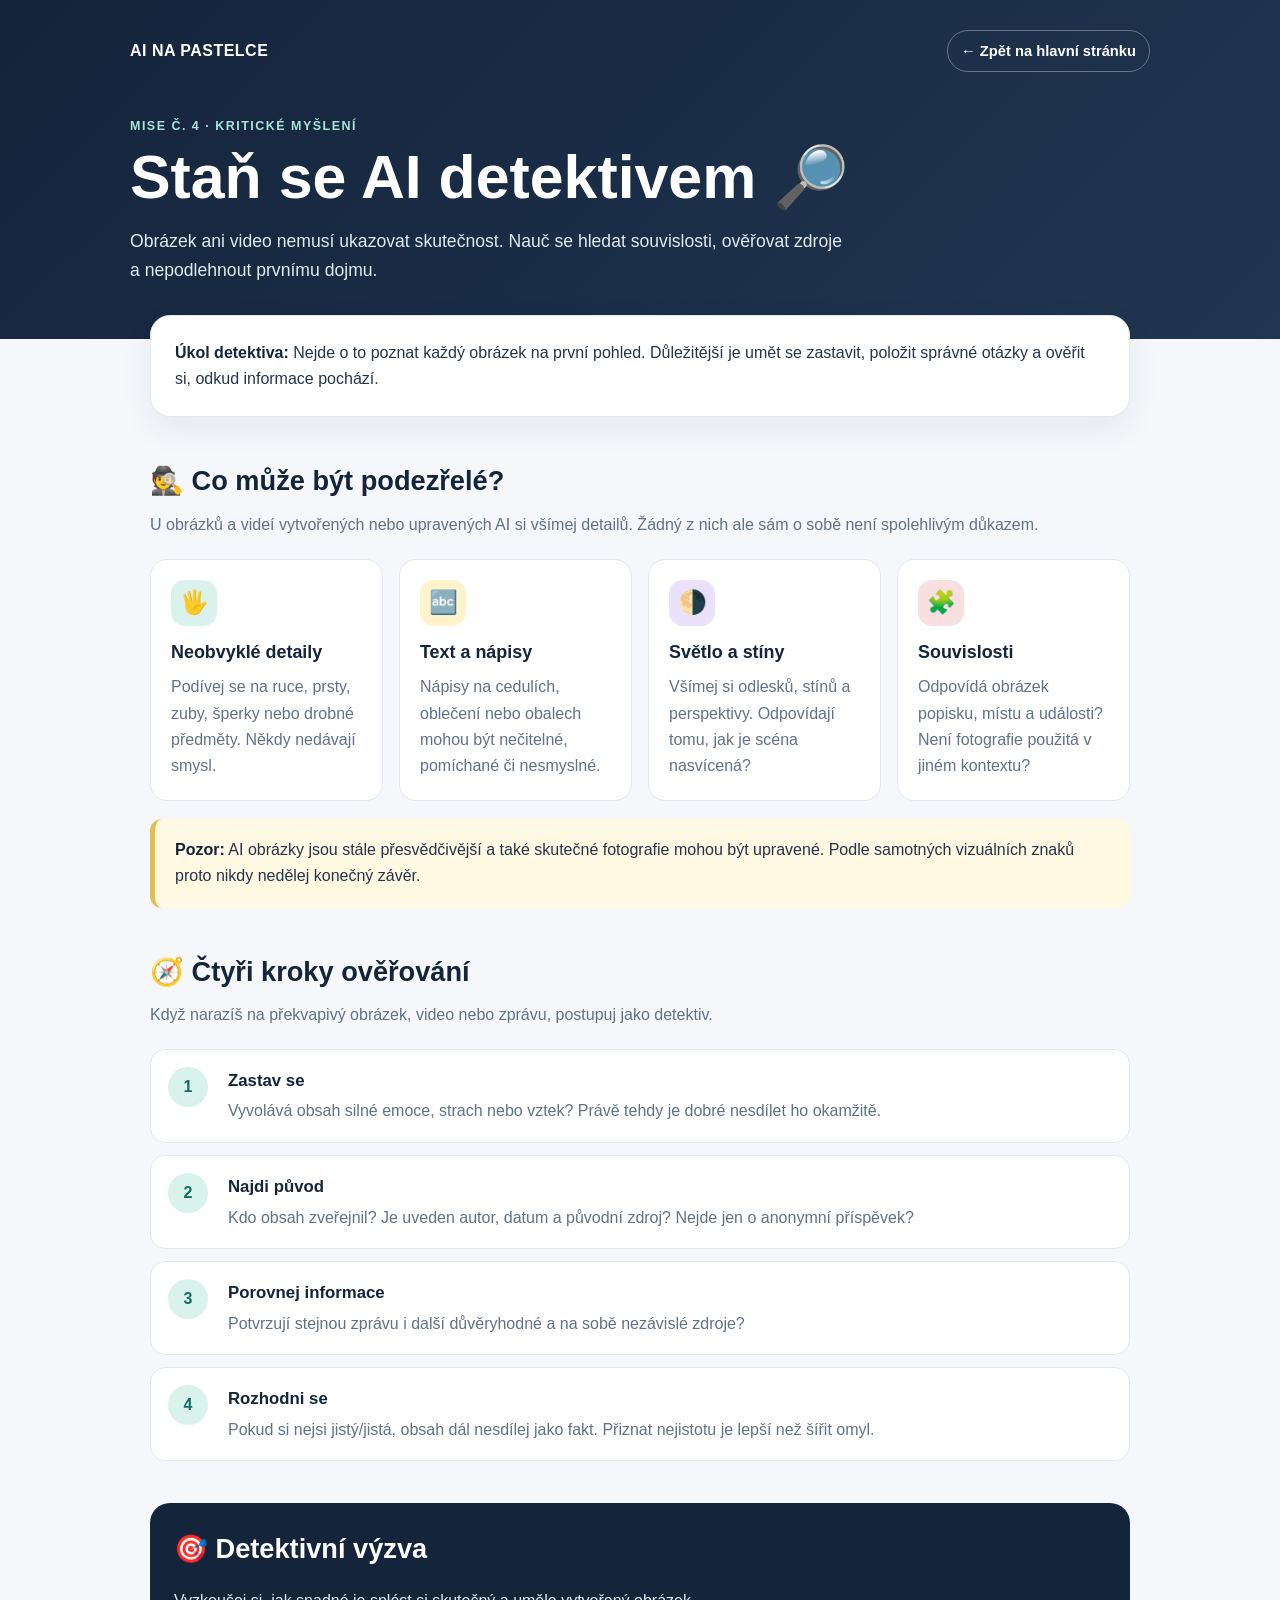
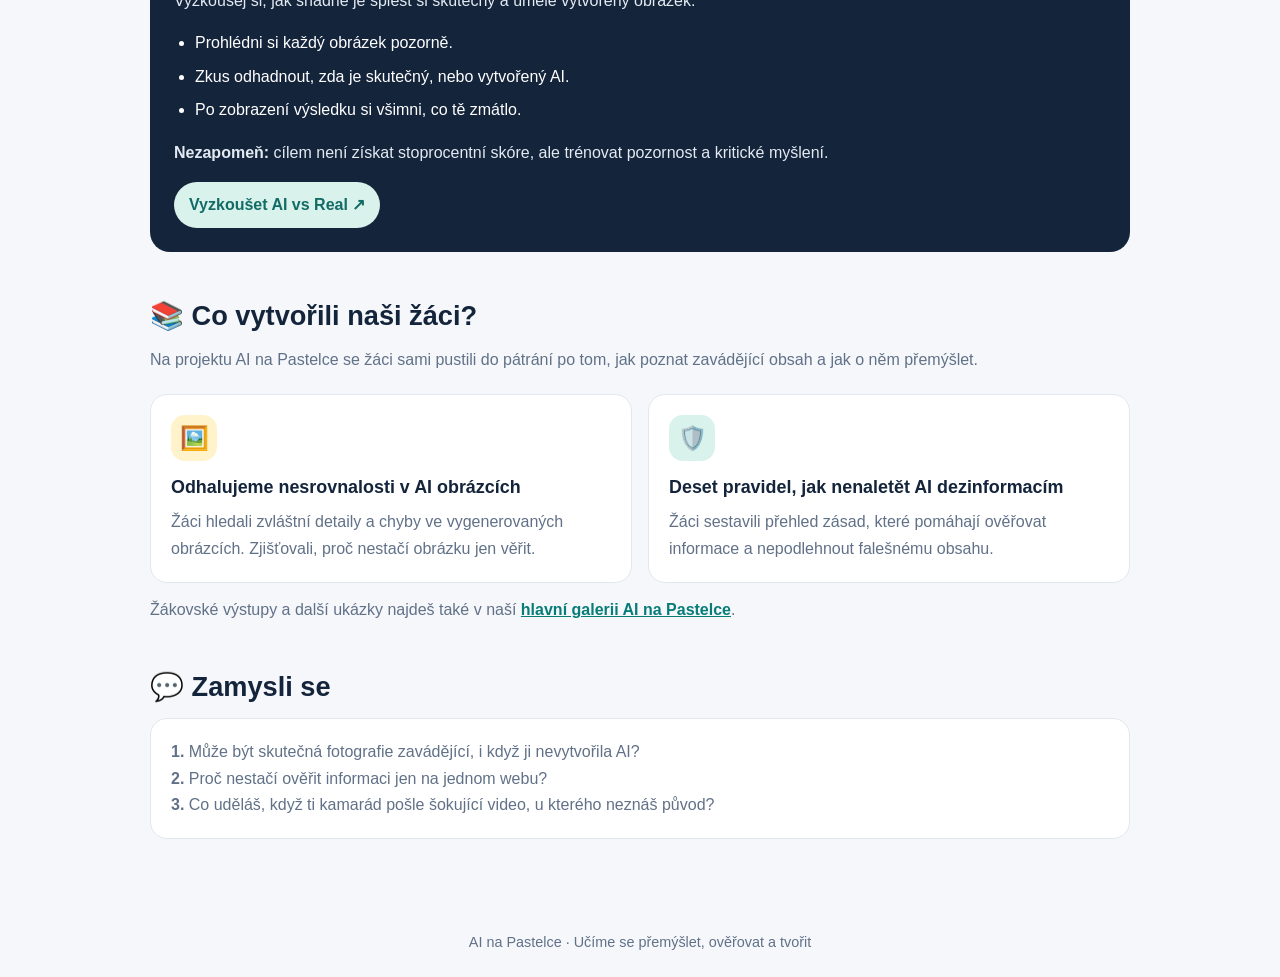
==== ai-detektiv.html @ d0d2478a "Add files via upload" ====
<!doctype html>
<html lang="cs">
<head>
  <meta charset="utf-8">
  <meta name="viewport" content="width=device-width, initial-scale=1">
  <meta name="description" content="Staň se AI detektivem. Uč se ověřovat obrázky, videa a informace vytvořené umělou inteligencí.">
  <title>AI detektiv – AI na Pastelce</title>
  <style>
    :root{--navy:#14243b;--navy2:#203651;--ink:#243449;--muted:#617187;--paper:#f5f7fb;--white:#fff;--mint:#d9f3ec;--teal:#168b83;--gold:#f4d77c;--rose:#f8dfe2;--line:#e2e8f0;--lilac:#e9e2fa}
    *{box-sizing:border-box}html{scroll-behavior:smooth}body{margin:0;background:var(--paper);color:var(--ink);font-family:Arial,Helvetica,sans-serif;line-height:1.65}
    a{color:#087d78;font-weight:700}a:focus,button:focus{outline:3px solid #e5b83e;outline-offset:3px}
    .hero{background:linear-gradient(135deg,var(--navy),var(--navy2));color:#fff;padding:30px 20px 54px}
    .wrap{max-width:1020px;margin:0 auto}.top{display:flex;justify-content:space-between;align-items:center;gap:16px;flex-wrap:wrap}.brand{font-weight:800;letter-spacing:.03em;color:#fff;text-decoration:none}.back{color:#fff;text-decoration:none;border:1px solid #ffffff55;padding:8px 13px;border-radius:999px;font-size:.92rem}
    .eyebrow{margin:44px 0 8px;color:#a8e5d7;text-transform:uppercase;letter-spacing:.12em;font-size:.78rem;font-weight:800}.hero h1{font-size:clamp(2.2rem,6vw,3.8rem);line-height:1.08;margin:0 0 16px;max-width:760px}.hero p{font-size:1.1rem;max-width:720px;color:#e3eaf2;margin:0}
    main{padding:34px 20px 70px}.intro{background:#fff;border:1px solid var(--line);border-radius:20px;padding:24px;margin-top:-58px;box-shadow:0 12px 32px #14243b12}.intro strong{color:var(--navy)}
    .section{margin-top:42px}.section h2{font-size:1.7rem;color:var(--navy);margin:0 0 8px}.lead{color:var(--muted);margin:0 0 20px}
    .grid{display:grid;grid-template-columns:repeat(auto-fit,minmax(230px,1fr));gap:16px}.card{background:#fff;border:1px solid var(--line);border-radius:17px;padding:20px}.icon{width:46px;height:46px;display:grid;place-items:center;border-radius:14px;font-size:1.45rem;margin-bottom:12px}.mint{background:var(--mint)}.gold{background:#fff3cc}.lilac{background:var(--lilac)}.rose{background:var(--rose)}.card h3{margin:0 0 7px;color:var(--navy);font-size:1.12rem}.card p{margin:0;color:var(--muted)}
    .steps{counter-reset:step;display:grid;gap:12px}.step{display:grid;grid-template-columns:46px 1fr;gap:14px;align-items:start;background:#fff;border:1px solid var(--line);border-radius:15px;padding:17px}.num{width:40px;height:40px;border-radius:50%;background:var(--mint);color:#126c65;font-weight:800;display:grid;place-items:center}.step h3{margin:0 0 4px;color:var(--navy);font-size:1.05rem}.step p{margin:0;color:var(--muted)}
    .callout{background:#fff8e3;border-left:5px solid #e5bd4f;border-radius:12px;padding:18px 20px;margin-top:18px}.callout strong{color:var(--navy)}
    .challenge{background:var(--navy);color:#fff;border-radius:20px;padding:24px}.challenge h2{color:#fff;margin-top:0}.challenge p{color:#e3eaf2}.challenge ul{padding-left:21px}.challenge li{margin:7px 0}
    .resource{display:flex;justify-content:space-between;gap:16px;align-items:center;flex-wrap:wrap;background:#fff;border:1px solid var(--line);border-radius:15px;padding:18px}.resource p{margin:3px 0 0;color:var(--muted)}.pill{display:inline-block;background:var(--mint);color:#126c65;text-decoration:none;padding:10px 15px;border-radius:999px;white-space:nowrap}
    footer{text-align:center;color:var(--muted);font-size:.9rem;padding:22px}
    @media(max-width:560px){.hero{padding-bottom:70px}.intro{padding:19px}.step{grid-template-columns:38px 1fr;padding:14px}.num{width:36px;height:36px}}
  </style>
</head>
<body>
  <header class="hero">
    <div class="wrap">
      <div class="top"><a class="brand" href="index.html">AI NA PASTELCE</a><a class="back" href="index.html">← Zpět na hlavní stránku</a></div>
      <div class="eyebrow">Mise č. 4 · Kritické myšlení</div>
      <h1>Staň se AI detektivem 🔎</h1>
      <p>Obrázek ani video nemusí ukazovat skutečnost. Nauč se hledat souvislosti, ověřovat zdroje a nepodlehnout prvnímu dojmu.</p>
    </div>
  </header>
  <main class="wrap">
    <div class="intro"><strong>Úkol detektiva:</strong> Nejde o to poznat každý obrázek na první pohled. Důležitější je umět se zastavit, položit správné otázky a ověřit si, odkud informace pochází.</div>

    <section class="section">
      <h2>🕵️ Co může být podezřelé?</h2>
      <p class="lead">U obrázků a videí vytvořených nebo upravených AI si všímej detailů. Žádný z nich ale sám o sobě není spolehlivým důkazem.</p>
      <div class="grid">
        <article class="card"><div class="icon mint">🖐️</div><h3>Neobvyklé detaily</h3><p>Podívej se na ruce, prsty, zuby, šperky nebo drobné předměty. Někdy nedávají smysl.</p></article>
        <article class="card"><div class="icon gold">🔤</div><h3>Text a nápisy</h3><p>Nápisy na cedulích, oblečení nebo obalech mohou být nečitelné, pomíchané či nesmyslné.</p></article>
        <article class="card"><div class="icon lilac">🌗</div><h3>Světlo a stíny</h3><p>Všímej si odlesků, stínů a perspektivy. Odpovídají tomu, jak je scéna nasvícená?</p></article>
        <article class="card"><div class="icon rose">🧩</div><h3>Souvislosti</h3><p>Odpovídá obrázek popisku, místu a události? Není fotografie použitá v jiném kontextu?</p></article>
      </div>
      <div class="callout"><strong>Pozor:</strong> AI obrázky jsou stále přesvědčivější a také skutečné fotografie mohou být upravené. Podle samotných vizuálních znaků proto nikdy nedělej konečný závěr.</div>
    </section>

    <section class="section">
      <h2>🧭 Čtyři kroky ověřování</h2>
      <p class="lead">Když narazíš na překvapivý obrázek, video nebo zprávu, postupuj jako detektiv.</p>
      <div class="steps">
        <div class="step"><div class="num">1</div><div><h3>Zastav se</h3><p>Vyvolává obsah silné emoce, strach nebo vztek? Právě tehdy je dobré nesdílet ho okamžitě.</p></div></div>
        <div class="step"><div class="num">2</div><div><h3>Najdi původ</h3><p>Kdo obsah zveřejnil? Je uveden autor, datum a původní zdroj? Nejde jen o anonymní příspěvek?</p></div></div>
        <div class="step"><div class="num">3</div><div><h3>Porovnej informace</h3><p>Potvrzují stejnou zprávu i další důvěryhodné a na sobě nezávislé zdroje?</p></div></div>
        <div class="step"><div class="num">4</div><div><h3>Rozhodni se</h3><p>Pokud si nejsi jistý/jistá, obsah dál nesdílej jako fakt. Přiznat nejistotu je lepší než šířit omyl.</p></div></div>
      </div>
    </section>

    <section class="section">
      <div class="challenge">
        <h2>🎯 Detektivní výzva</h2>
        <p>Vyzkoušej si, jak snadné je splést si skutečný a uměle vytvořený obrázek.</p>
        <ul>
          <li>Prohlédni si každý obrázek pozorně.</li>
          <li>Zkus odhadnout, zda je skutečný, nebo vytvořený AI.</li>
          <li>Po zobrazení výsledku si všimni, co tě zmátlo.</li>
        </ul>
        <p><strong>Nezapomeň:</strong> cílem není získat stoprocentní skóre, ale trénovat pozornost a kritické myšlení.</p>
        <a class="pill" href="https://ai-vs-real.com/" target="_blank" rel="noopener noreferrer">Vyzkoušet AI vs Real ↗</a>
      </div>
    </section>

    <section class="section">
      <h2>📚 Co vytvořili naši žáci?</h2>
      <p class="lead">Na projektu AI na Pastelce se žáci sami pustili do pátrání po tom, jak poznat zavádějící obsah a jak o něm přemýšlet.</p>
      <div class="grid">
        <article class="card"><div class="icon gold">🖼️</div><h3>Odhalujeme nesrovnalosti v AI obrázcích</h3><p>Žáci hledali zvláštní detaily a chyby ve vygenerovaných obrázcích. Zjišťovali, proč nestačí obrázku jen věřit.</p></article>
        <article class="card"><div class="icon mint">🛡️</div><h3>Deset pravidel, jak nenaletět AI dezinformacím</h3><p>Žáci sestavili přehled zásad, které pomáhají ověřovat informace a nepodlehnout falešnému obsahu.</p></article>
      </div>
      <p class="lead" style="margin-top:14px">Žákovské výstupy a další ukázky najdeš také v naší <a href="index.html">hlavní galerii AI na Pastelce</a>.</p>
    </section>

    <section class="section">
      <h2>💬 Zamysli se</h2>
      <div class="card">
        <p><strong>1.</strong> Může být skutečná fotografie zavádějící, i když ji nevytvořila AI?</p>
        <p><strong>2.</strong> Proč nestačí ověřit informaci jen na jednom webu?</p>
        <p><strong>3.</strong> Co uděláš, když ti kamarád pošle šokující video, u kterého neznáš původ?</p>
      </div>
    </section>
  </main>
  <footer>AI na Pastelce · Učíme se přemýšlet, ověřovat a tvořit</footer>
</body>
</html>
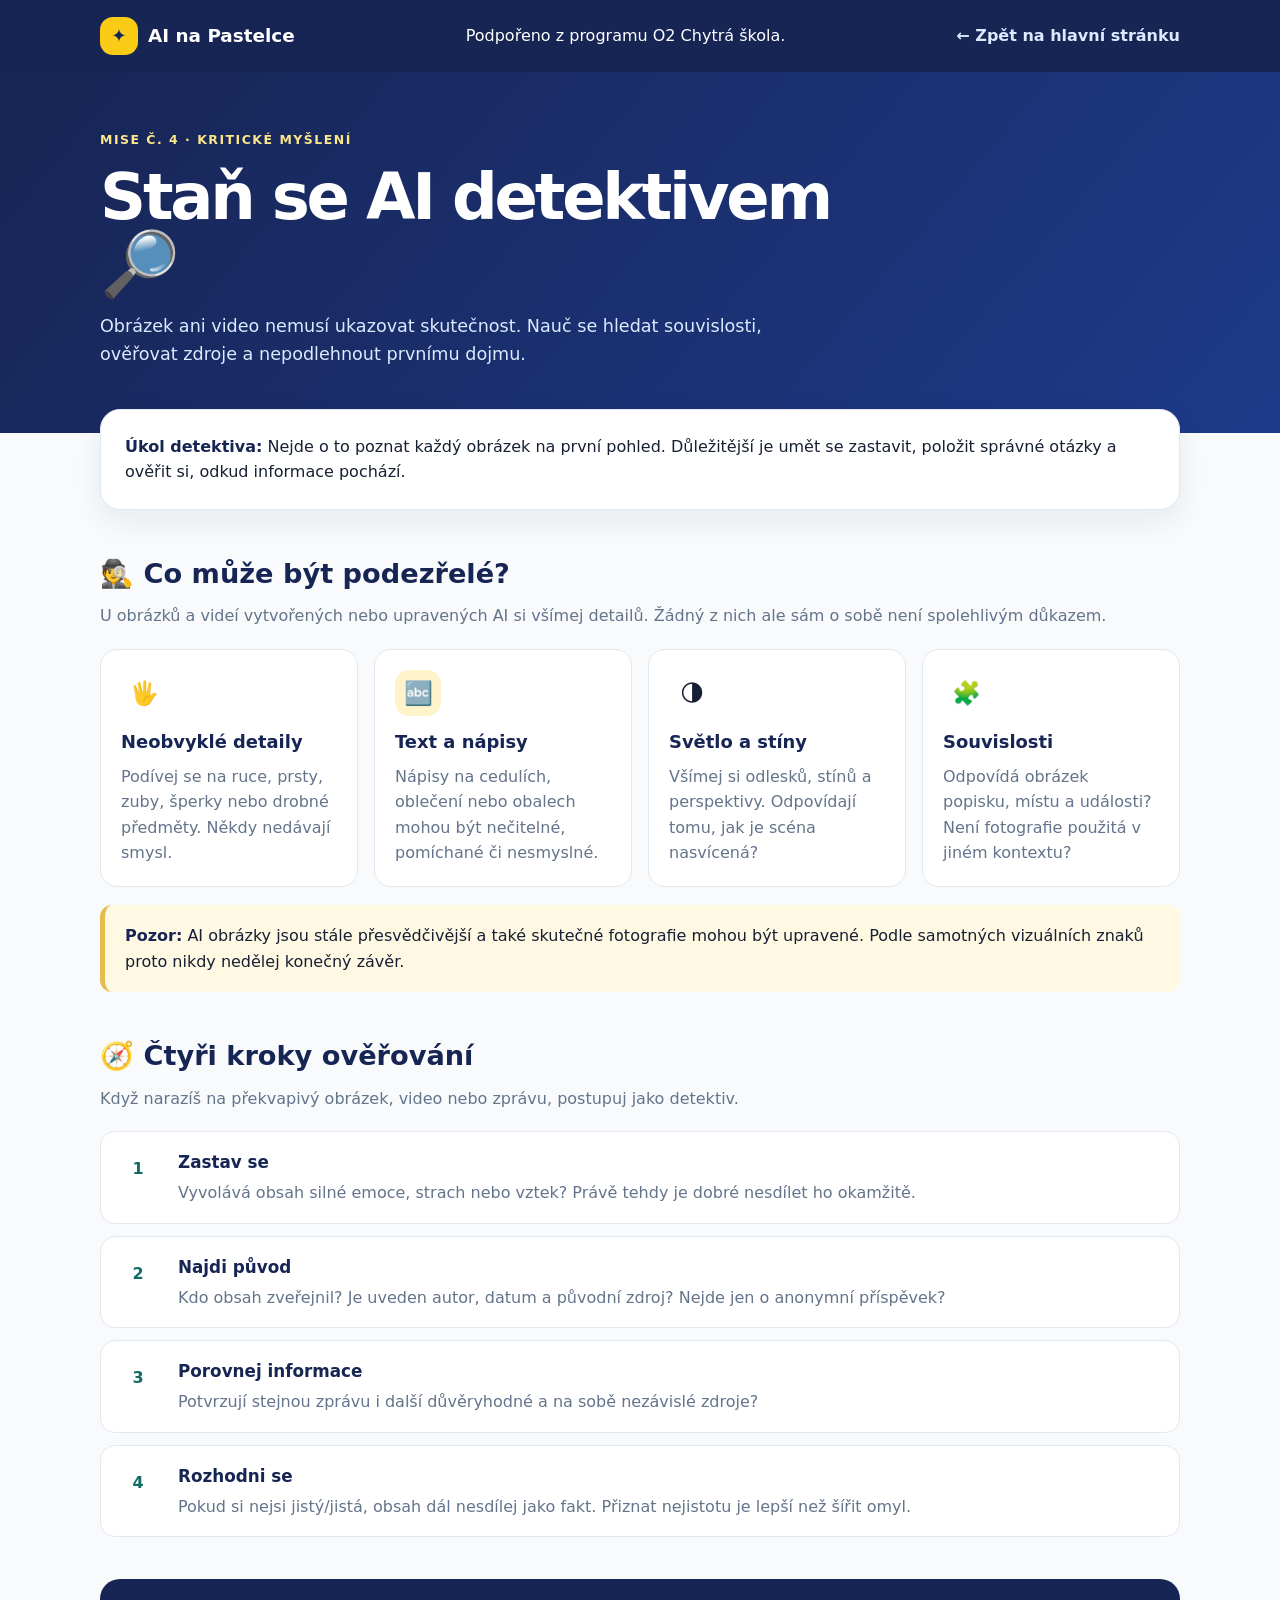
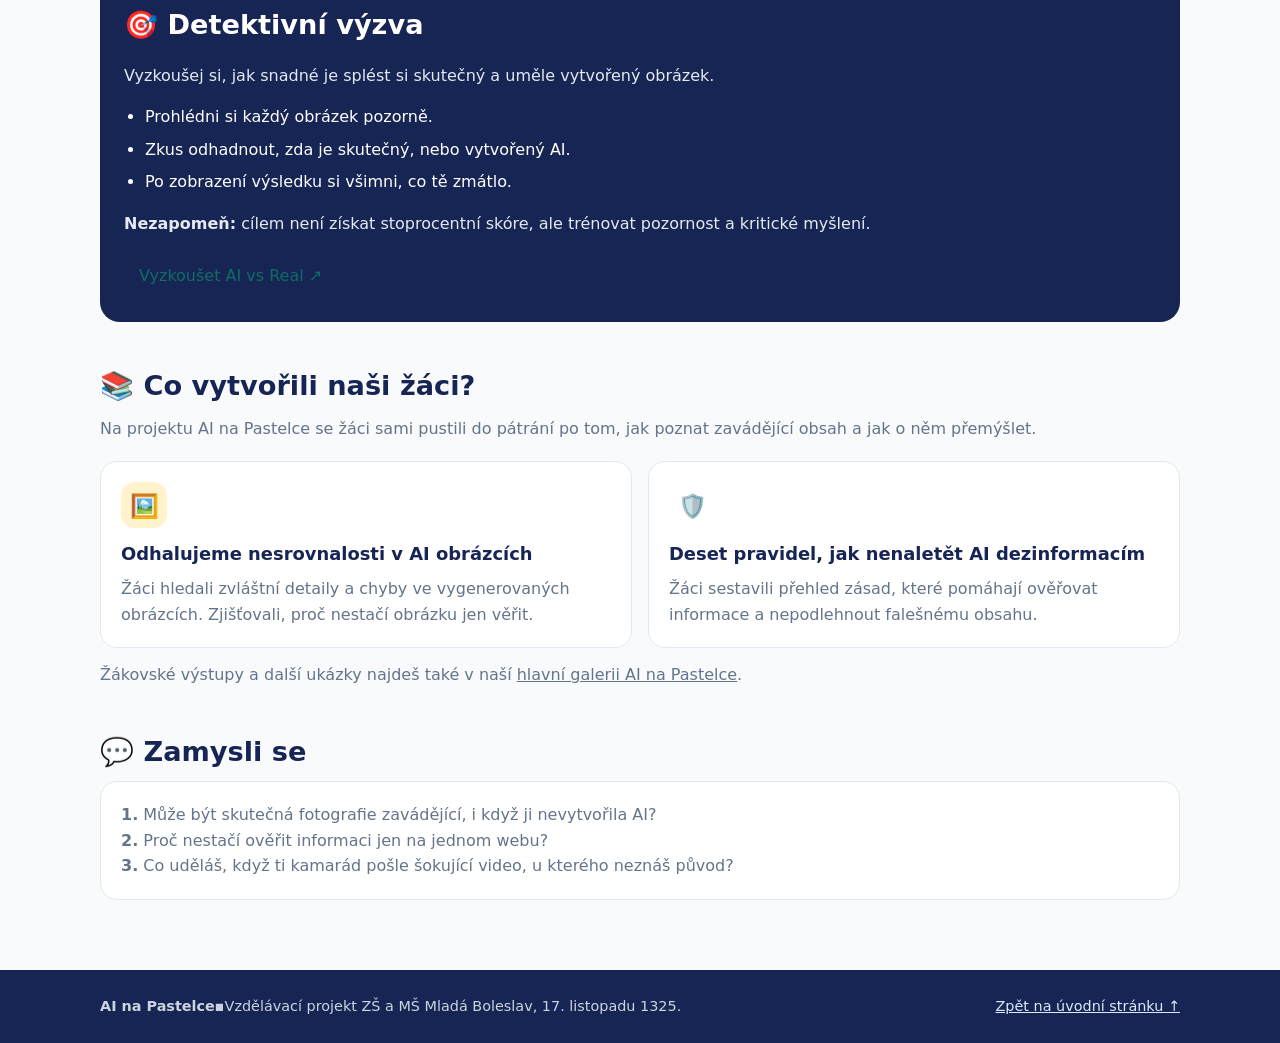
==== commit 73a2b22b: "Sjednocení horní a dolní části stránky AI detektiv" ====
--- a/ai-detektiv.html
+++ b/ai-detektiv.html
@@ -6,32 +6,30 @@
   <meta name="description" content="Staň se AI detektivem. Uč se ověřovat obrázky, videa a informace vytvořené umělou inteligencí.">
   <title>AI detektiv – AI na Pastelce</title>
   <style>
-    :root{--navy:#14243b;--navy2:#203651;--ink:#243449;--muted:#617187;--paper:#f5f7fb;--white:#fff;--mint:#d9f3ec;--teal:#168b83;--gold:#f4d77c;--rose:#f8dfe2;--line:#e2e8f0;--lilac:#e9e2fa}
-    *{box-sizing:border-box}html{scroll-behavior:smooth}body{margin:0;background:var(--paper);color:var(--ink);font-family:Arial,Helvetica,sans-serif;line-height:1.65}
-    a{color:#087d78;font-weight:700}a:focus,button:focus{outline:3px solid #e5b83e;outline-offset:3px}
-    .hero{background:linear-gradient(135deg,var(--navy),var(--navy2));color:#fff;padding:30px 20px 54px}
-    .wrap{max-width:1020px;margin:0 auto}.top{display:flex;justify-content:space-between;align-items:center;gap:16px;flex-wrap:wrap}.brand{font-weight:800;letter-spacing:.03em;color:#fff;text-decoration:none}.back{color:#fff;text-decoration:none;border:1px solid #ffffff55;padding:8px 13px;border-radius:999px;font-size:.92rem}
-    .eyebrow{margin:44px 0 8px;color:#a8e5d7;text-transform:uppercase;letter-spacing:.12em;font-size:.78rem;font-weight:800}.hero h1{font-size:clamp(2.2rem,6vw,3.8rem);line-height:1.08;margin:0 0 16px;max-width:760px}.hero p{font-size:1.1rem;max-width:720px;color:#e3eaf2;margin:0}
-    main{padding:34px 20px 70px}.intro{background:#fff;border:1px solid var(--line);border-radius:20px;padding:24px;margin-top:-58px;box-shadow:0 12px 32px #14243b12}.intro strong{color:var(--navy)}
+    :root{--navy:#172554;--blue:#1e3a8a;--teal:#0f766e;--yellow:#facc15;--ink:#172033;--muted:#64748b;--paper:#f8fafc;--line:#e2e8f0;font-family:system-ui,-apple-system,"Segoe UI",sans-serif}
+    *{box-sizing:border-box}html{scroll-behavior:smooth}body{margin:0;background:var(--paper);color:var(--ink);font-family:system-ui,-apple-system,"Segoe UI",sans-serif;line-height:1.6}
+    a{color:inherit}a:focus,button:focus{outline:3px solid #e5b83e;outline-offset:3px}
+    header{background:var(--navy);color:white}.nav{min-height:72px;display:flex;align-items:center;justify-content:space-between;gap:20px}.brand{font-weight:850;text-decoration:none;font-size:1.15rem;display:flex;gap:10px;align-items:center}.mark{display:grid;place-items:center;width:38px;height:38px;border-radius:13px;background:var(--yellow);color:var(--navy)}.back{color:#dbeafe;text-decoration:none;font-weight:650}
+    .hero{background:linear-gradient(130deg,#172554,#1e3a8a);color:#fff;padding:58px 0 64px}
+    .wrap{width:min(1080px,calc(100% - 36px));margin:0 auto}.eyebrow{margin:0 0 8px;color:#fde68a;text-transform:uppercase;letter-spacing:.12em;font-size:.78rem;font-weight:850}.hero h1{font-size:clamp(2.4rem,6vw,4rem);line-height:1.05;letter-spacing:-.05em;margin:14px 0;max-width:760px}.hero p{font-size:1.1rem;max-width:700px;color:#dbeafe;margin:0}
+    main{padding:34px 0 70px}.intro{background:#fff;border:1px solid var(--line);border-radius:20px;padding:24px;margin-top:-58px;box-shadow:0 12px 32px #14243b12}.intro strong{color:var(--navy)}
     .section{margin-top:42px}.section h2{font-size:1.7rem;color:var(--navy);margin:0 0 8px}.lead{color:var(--muted);margin:0 0 20px}
     .grid{display:grid;grid-template-columns:repeat(auto-fit,minmax(230px,1fr));gap:16px}.card{background:#fff;border:1px solid var(--line);border-radius:17px;padding:20px}.icon{width:46px;height:46px;display:grid;place-items:center;border-radius:14px;font-size:1.45rem;margin-bottom:12px}.mint{background:var(--mint)}.gold{background:#fff3cc}.lilac{background:var(--lilac)}.rose{background:var(--rose)}.card h3{margin:0 0 7px;color:var(--navy);font-size:1.12rem}.card p{margin:0;color:var(--muted)}
     .steps{counter-reset:step;display:grid;gap:12px}.step{display:grid;grid-template-columns:46px 1fr;gap:14px;align-items:start;background:#fff;border:1px solid var(--line);border-radius:15px;padding:17px}.num{width:40px;height:40px;border-radius:50%;background:var(--mint);color:#126c65;font-weight:800;display:grid;place-items:center}.step h3{margin:0 0 4px;color:var(--navy);font-size:1.05rem}.step p{margin:0;color:var(--muted)}
     .callout{background:#fff8e3;border-left:5px solid #e5bd4f;border-radius:12px;padding:18px 20px;margin-top:18px}.callout strong{color:var(--navy)}
     .challenge{background:var(--navy);color:#fff;border-radius:20px;padding:24px}.challenge h2{color:#fff;margin-top:0}.challenge p{color:#e3eaf2}.challenge ul{padding-left:21px}.challenge li{margin:7px 0}
     .resource{display:flex;justify-content:space-between;gap:16px;align-items:center;flex-wrap:wrap;background:#fff;border:1px solid var(--line);border-radius:15px;padding:18px}.resource p{margin:3px 0 0;color:var(--muted)}.pill{display:inline-block;background:var(--mint);color:#126c65;text-decoration:none;padding:10px 15px;border-radius:999px;white-space:nowrap}
-    footer{text-align:center;color:var(--muted);font-size:.9rem;padding:22px}
-    @media(max-width:560px){.hero{padding-bottom:70px}.intro{padding:19px}.step{grid-template-columns:38px 1fr;padding:14px}.num{width:36px;height:36px}}
+    footer{background:var(--navy);color:#cbd5e1;padding:25px 0;font-size:.9rem}.foot{display:flex;justify-content:space-between;gap:15px;flex-wrap:wrap}.foot a{color:#dbeafe;text-decoration:underline;font-weight:400}.foot a:hover{text-decoration:none}
+    @media(max-width:700px){.nav{padding:14px 0;align-items:flex-start;flex-direction:column}.hero{padding:48px 0}.intro{padding:19px}.step{grid-template-columns:38px 1fr;padding:14px}.num{width:36px;height:36px}.wrap{width:min(100% - 28px,1080px)}}
   </style>
 </head>
 <body>
-  <header class="hero">
-    <div class="wrap">
-      <div class="top"><a class="brand" href="index.html">AI NA PASTELCE</a><a class="back" href="index.html">← Zpět na hlavní stránku</a></div>
+  <header><div class="wrap nav"><a class="brand" href="index.html"><span class="mark">✦</span>AI na Pastelce</a><span>Podpořeno z programu O2 Chytrá škola.</span><a class="back" href="index.html">← Zpět na hlavní stránku</a></div></header>
+  <section class="hero"><div class="wrap">
       <div class="eyebrow">Mise č. 4 · Kritické myšlení</div>
       <h1>Staň se AI detektivem 🔎</h1>
       <p>Obrázek ani video nemusí ukazovat skutečnost. Nauč se hledat souvislosti, ověřovat zdroje a nepodlehnout prvnímu dojmu.</p>
-    </div>
-  </header>
+    </div></section>
   <main class="wrap">
     <div class="intro"><strong>Úkol detektiva:</strong> Nejde o to poznat každý obrázek na první pohled. Důležitější je umět se zastavit, položit správné otázky a ověřit si, odkud informace pochází.</div>
 
@@ -91,6 +89,6 @@
       </div>
     </section>
   </main>
-  <footer>AI na Pastelce · Učíme se přemýšlet, ověřovat a tvořit</footer>
+  <footer><div class="wrap foot"><span><strong>AI na Pastelce</strong>▪️Vzdělávací projekt ZŠ a MŠ Mladá Boleslav, 17. listopadu 1325.</span><a href="index.html">Zpět na úvodní stránku ↑</a></div></footer>
 </body>
 </html>
